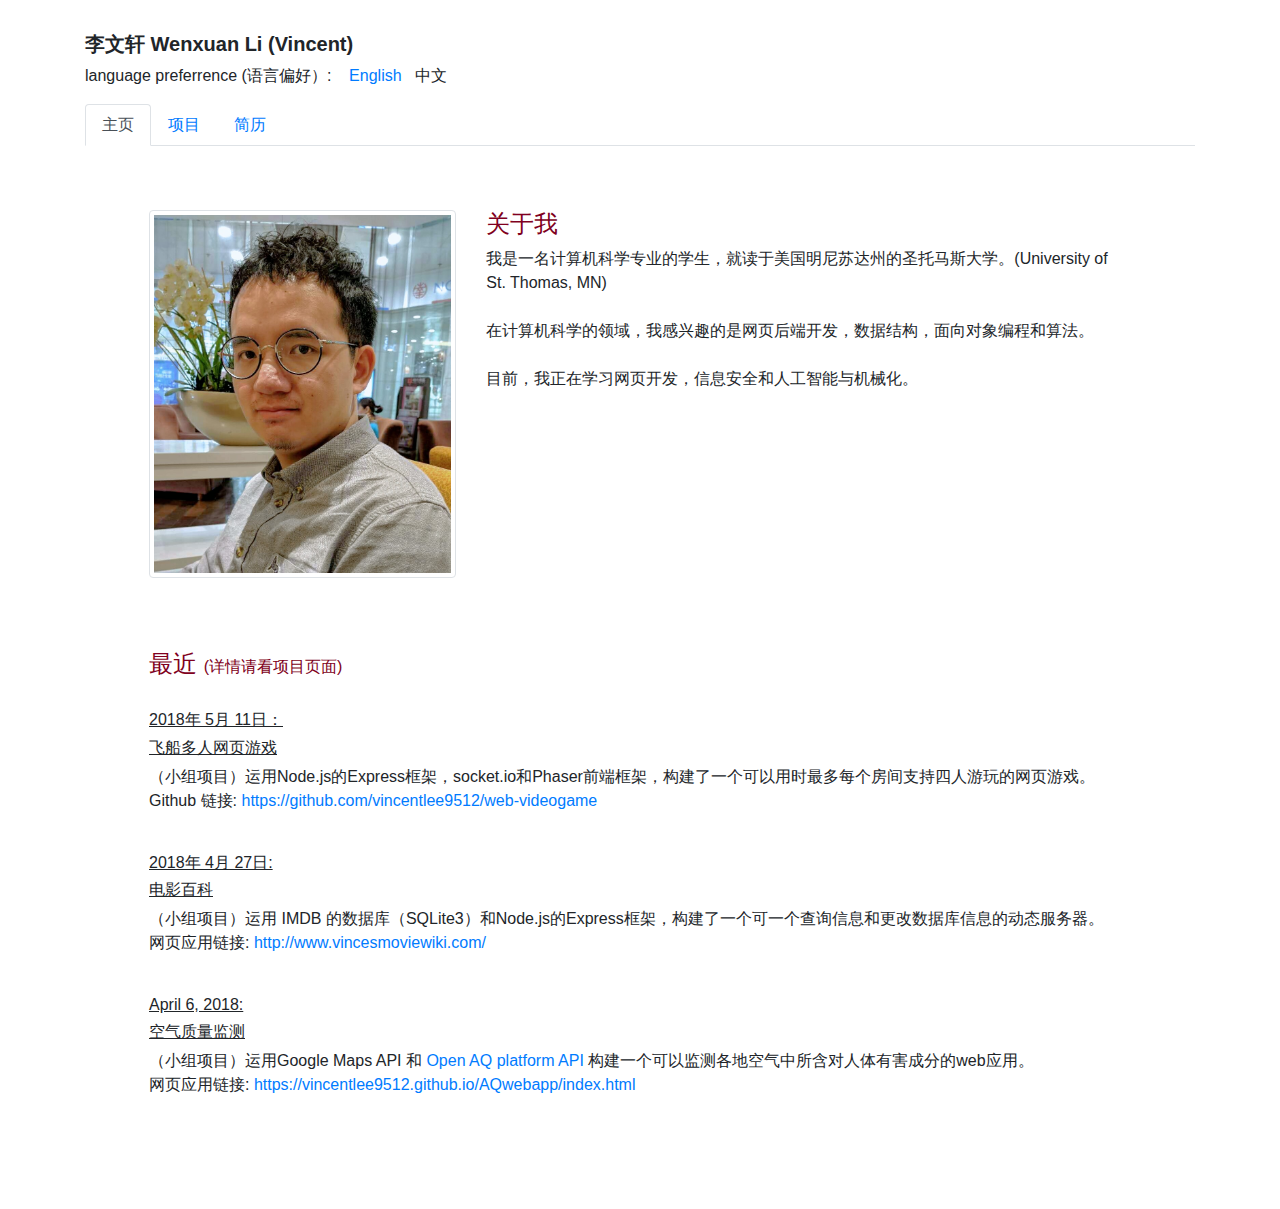
==== index.html @ f76f45fe "initial commit" ====
<!DOCTYPE html>
<html lang="zh">
<head>
  <meta charset="UTF-8">
  <meta name="viewport" content="width=device-width, initial-scale=1.0">
  <meta http-equiv="X-UA-Compatible" content="ie=edge">
  <title>Vincent Li</title>

  <link href="css/bootstrap.min.css" type="text/css" rel="stylesheet">
  <link href="css/style.css" type="text/css" rel="stylesheet">
</head>
<body >
  <div class="container">
    <div id="lang_preference">
      <h5 style="font-weight: bold">李文轩 Wenxuan Li (Vincent)</h5>
      <p>language preferrence (语言偏好）: &nbsp;&nbsp;
        <span id="eng_site"><a href="index_en.html">English</a>&nbsp;&nbsp;</span>
        <span id="cn_site">中文</span>
      </p>
    </div>
    <div id="nav">
      <ul class="nav nav-tabs">
        <li class="nav-item">
          <a class="nav-link active" href="index.html">主页</a>
        </li>
        <li class="nav-item">
          <a class="nav-link" href="project.html">项目</a>
        </li>
        <li class="nav-item">
          <a class="nav-link" href="resume.html">简历</a>
        </li>
      </ul>
    </div>

    <div id="content">
      <div class="row">
        <div class="col-4">
          <img class="img-thumbnail" src="img/vincent.jpg">
        </div>  
        <div class="col-8">
          <h4 class="dark_red">关于我</h4>
          <p>
            我是一名计算机科学专业的学生，就读于美国明尼苏达州的圣托马斯大学。(University of St. Thomas, MN)<br/><br/>
            在计算机科学的领域，我感兴趣的是网页后端开发，数据结构，面向对象编程和算法。 <br/><br/>
            目前，我正在学习网页开发，信息安全和人工智能与机械化。
          </p>
        </div>
      </div>

      <br/><br/><br/>

      <div>
        <h4 class="dark_red">最近
          <span style="font-size: 1rem">
            (详情请看项目页面)
          </span>
        </h4>
        <br/>

        <h6>2018年 5月 11日：</h6>
        <h6>飞船多人网页游戏</h6>
        <p>
            （小组项目）运用Node.js的Express框架，socket.io和Phaser前端框架，构建了一个可以用时最多每个房间支持四人游玩的网页游戏。
          <br/>
          Github 链接:
          <a href="https://github.com/vincentlee9512/web-videogame" target="_blank" > https://github.com/vincentlee9512/web-videogame</a>
        </p>

        <br/>

        <h6>2018年 4月 27日: </h6>
        <h6>电影百科</h6>
        <p>
            （小组项目）运用 IMDB 的数据库（SQLite3）和Node.js的Express框架，构建了一个可一个查询信息和更改数据库信息的动态服务器。
          <br/>
          网页应用链接: <a href="http://www.vincesmoviewiki.com/" target="_blank">http://www.vincesmoviewiki.com/</a>
        </p>

        <br/>
        <h6>April 6, 2018: </h6>
        <h6>空气质量监测</h6>
        <p>
            （小组项目）运用Google Maps API 和<a href="https://docs.openaq.org" targer="_blank"> Open AQ platform API</a> 构建一个可以监测各地空气中所含对人体有害成分的web应用。
          <br/>
          网页应用链接: <a href="https://vincentlee9512.github.io/AQwebapp/index.html" target="_blank">https://vincentlee9512.github.io/AQwebapp/index.html</a>
        </p>
        
      </div>
    </div>
  </div>
  <script src="js/popper.min.js"></script>
  <script src="js/jquery.min.js"></script>
  <script src="js/bootstrap.bundle.min.js"></script>
  <script src="js/script.js"></script>

</body>
</html>
---- css/style.css ----
html{
  margin: 2rem;
}

#content{
  padding: 4rem;
}

h6{
  text-decoration: underline;
}

.dark_red{
  color: #800020;
}
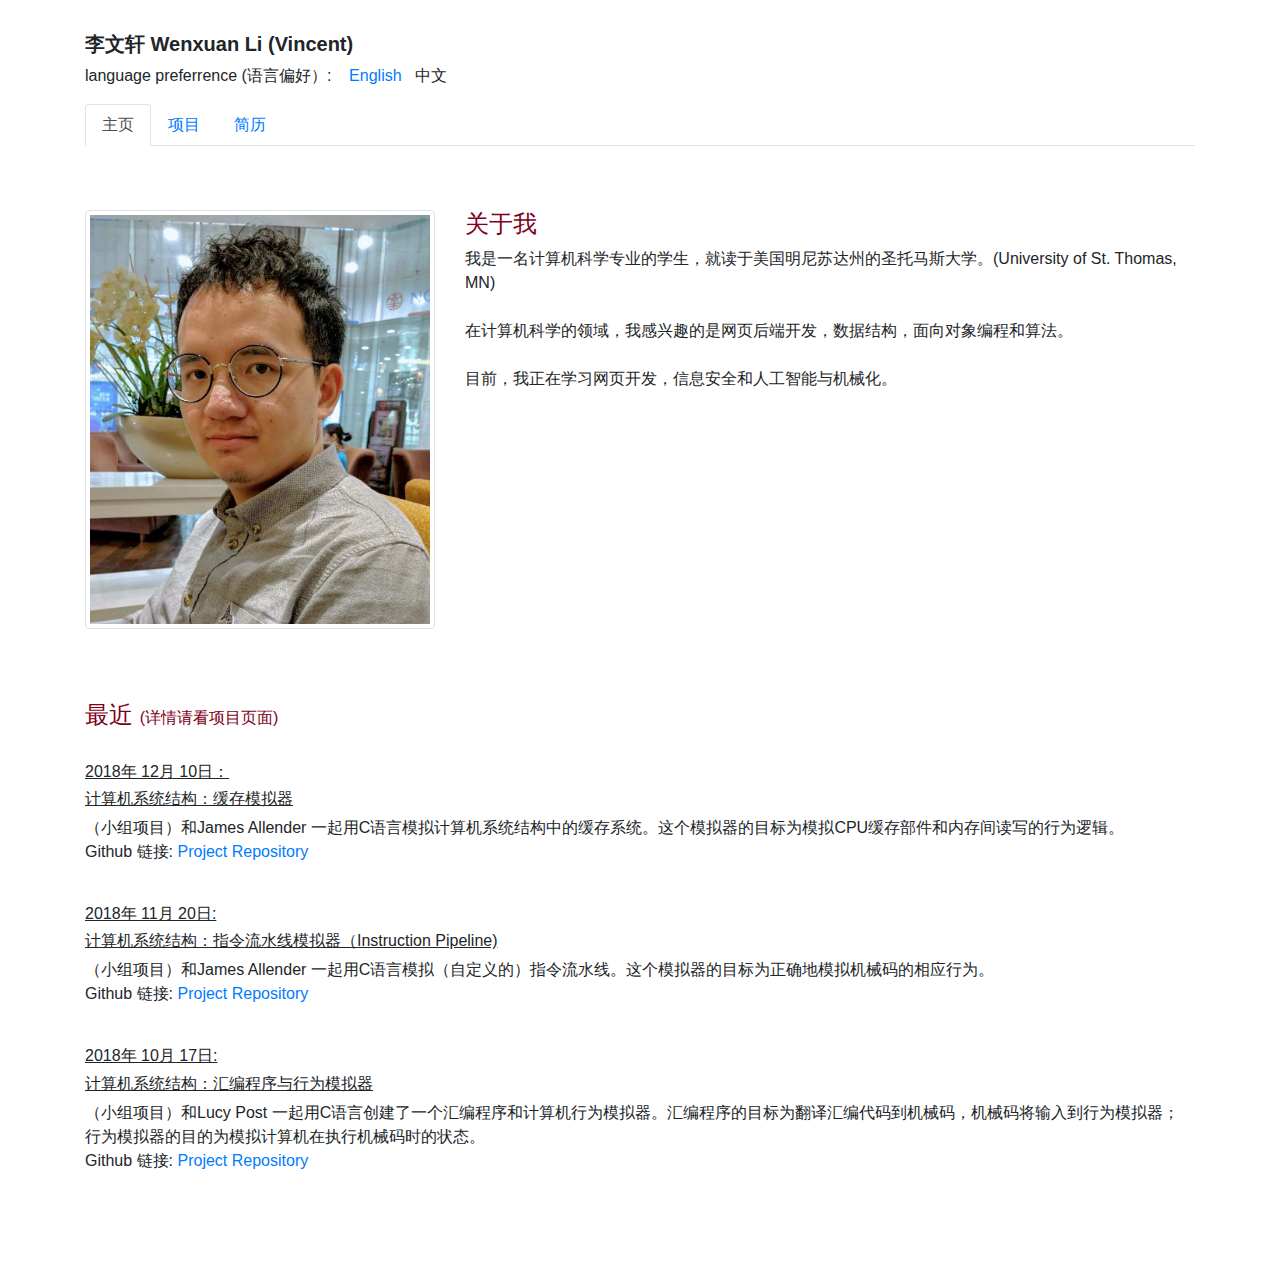
==== commit 544777ac: "update projects for fall 2018" ====
--- a/index.html
+++ b/index.html
@@ -57,32 +57,34 @@
         </h4>
         <br/>
 
-        <h6>2018年 5月 11日：</h6>
-        <h6>飞船多人网页游戏</h6>
+        <h6>2018年 12月 10日：</h6>
+        <h6>计算机系统结构：缓存模拟器</h6>
         <p>
-            （小组项目）运用Node.js的Express框架，socket.io和Phaser前端框架，构建了一个可以用时最多每个房间支持四人游玩的网页游戏。
+            （小组项目）和James Allender 一起用C语言模拟计算机系统结构中的缓存系统。这个模拟器的目标为模拟CPU缓存部件和内存间读写的行为逻辑。
           <br/>
           Github 链接:
-          <a href="https://github.com/vincentlee9512/web-videogame" target="_blank" > https://github.com/vincentlee9512/web-videogame</a>
+          <a href="https://github.com/jamesallender/cisc340_project4" target="_blank ">Project Repository</a>
         </p>
 
         <br/>
 
-        <h6>2018年 4月 27日: </h6>
-        <h6>电影百科</h6>
+        <h6>2018年 11月 20日: </h6>
+        <h6>计算机系统结构：指令流水线模拟器（Instruction Pipeline)</h6>
         <p>
-            （小组项目）运用 IMDB 的数据库（SQLite3）和Node.js的Express框架，构建了一个可一个查询信息和更改数据库信息的动态服务器。
+            （小组项目）和James Allender 一起用C语言模拟（自定义的）指令流水线。这个模拟器的目标为正确地模拟机械码的相应行为。
           <br/>
-          网页应用链接: <a href="http://www.vincesmoviewiki.com/" target="_blank">http://www.vincesmoviewiki.com/</a>
+          Github 链接:
+          <a href="https://github.com/jamesallender/CISC340Project3" target="_blank ">Project Repository</a>
         </p>
 
         <br/>
-        <h6>April 6, 2018: </h6>
-        <h6>空气质量监测</h6>
+        <h6>2018年 10月 17日: </h6>
+        <h6>计算机系统结构：汇编程序与行为模拟器</h6>
         <p>
-            （小组项目）运用Google Maps API 和<a href="https://docs.openaq.org" targer="_blank"> Open AQ platform API</a> 构建一个可以监测各地空气中所含对人体有害成分的web应用。
+            （小组项目）和Lucy Post 一起用C语言创建了一个汇编程序和计算机行为模拟器。汇编程序的目标为翻译汇编代码到机械码，机械码将输入到行为模拟器；行为模拟器的目的为模拟计算机在执行机械码时的状态。
           <br/>
-          网页应用链接: <a href="https://vincentlee9512.github.io/AQwebapp/index.html" target="_blank">https://vincentlee9512.github.io/AQwebapp/index.html</a>
+          Github 链接:
+          <a href="https://github.com/vincentlee9512/CISC340-Project-1" target="_blank ">Project Repository</a>
         </p>
         
       </div>
--- a/css/style.css
+++ b/css/style.css
@@ -3,7 +3,8 @@
 }
 
 #content{
-  padding: 4rem;
+  padding-top: 4rem;
+  padding-bottom: 4rem;
 }
 
 h6{
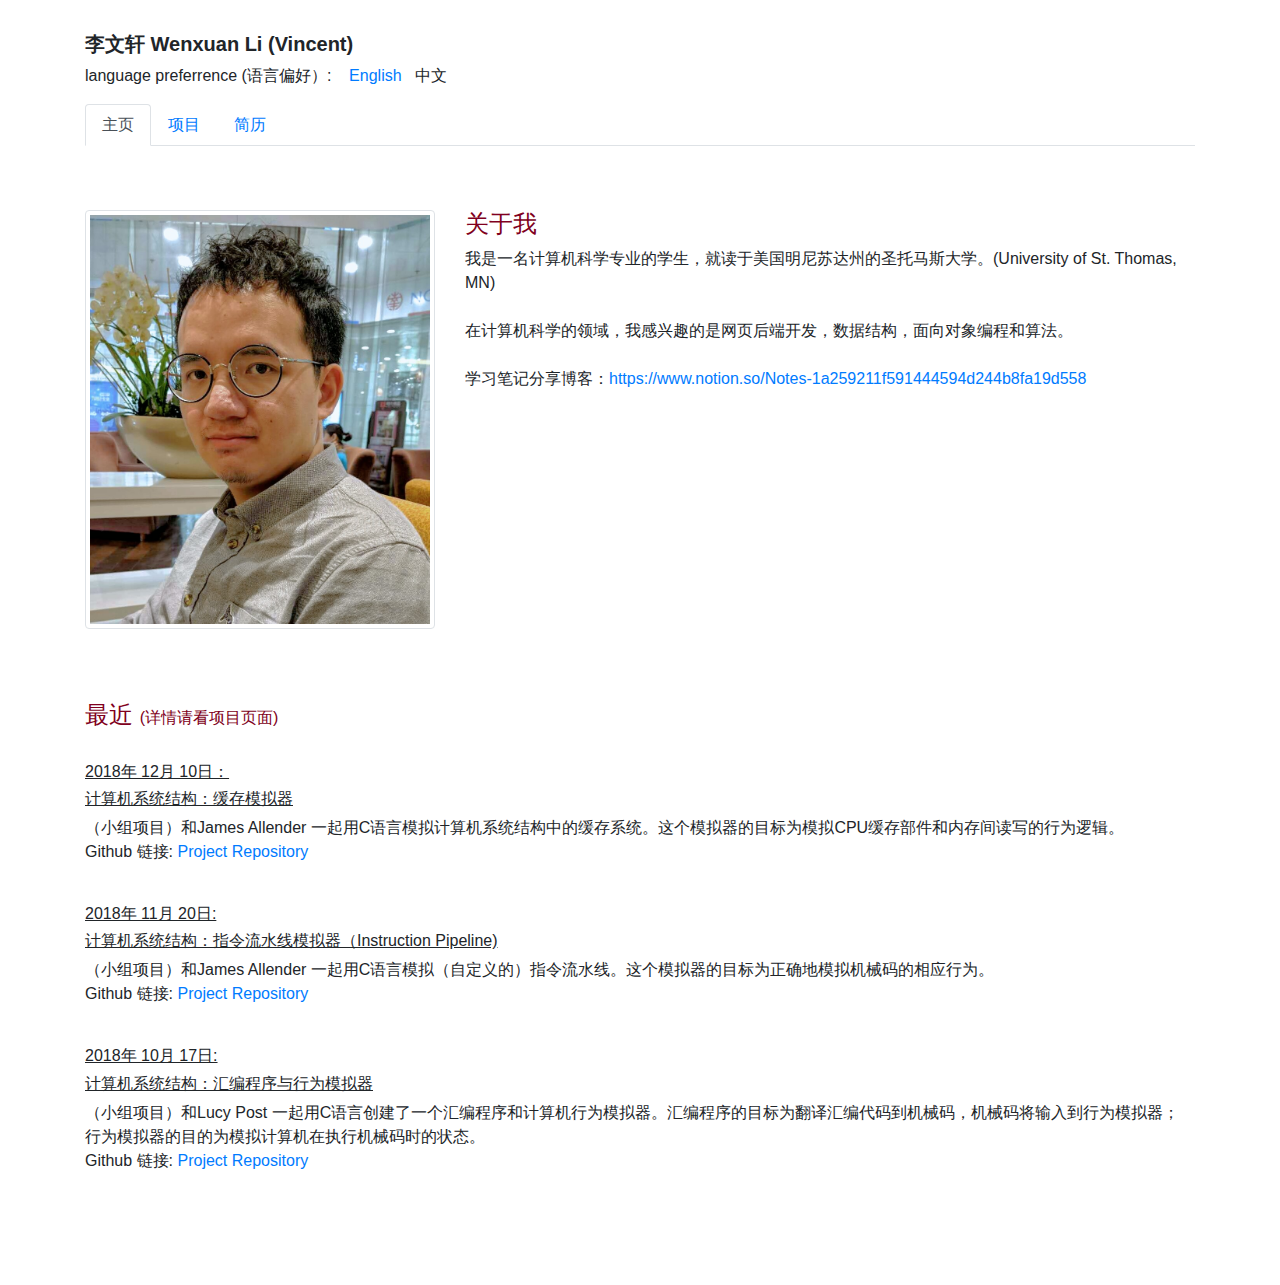
==== commit c64fdab6: "update the link to my blog." ====
--- a/index.html
+++ b/index.html
@@ -42,7 +42,7 @@
           <p>
             我是一名计算机科学专业的学生，就读于美国明尼苏达州的圣托马斯大学。(University of St. Thomas, MN)<br/><br/>
             在计算机科学的领域，我感兴趣的是网页后端开发，数据结构，面向对象编程和算法。 <br/><br/>
-            目前，我正在学习网页开发，信息安全和人工智能与机械化。
+            学习笔记分享博客：<a href="https://www.notion.so/Notes-1a259211f591444594d244b8fa19d558" target="_blank">https://www.notion.so/Notes-1a259211f591444594d244b8fa19d558</a>
           </p>
         </div>
       </div>
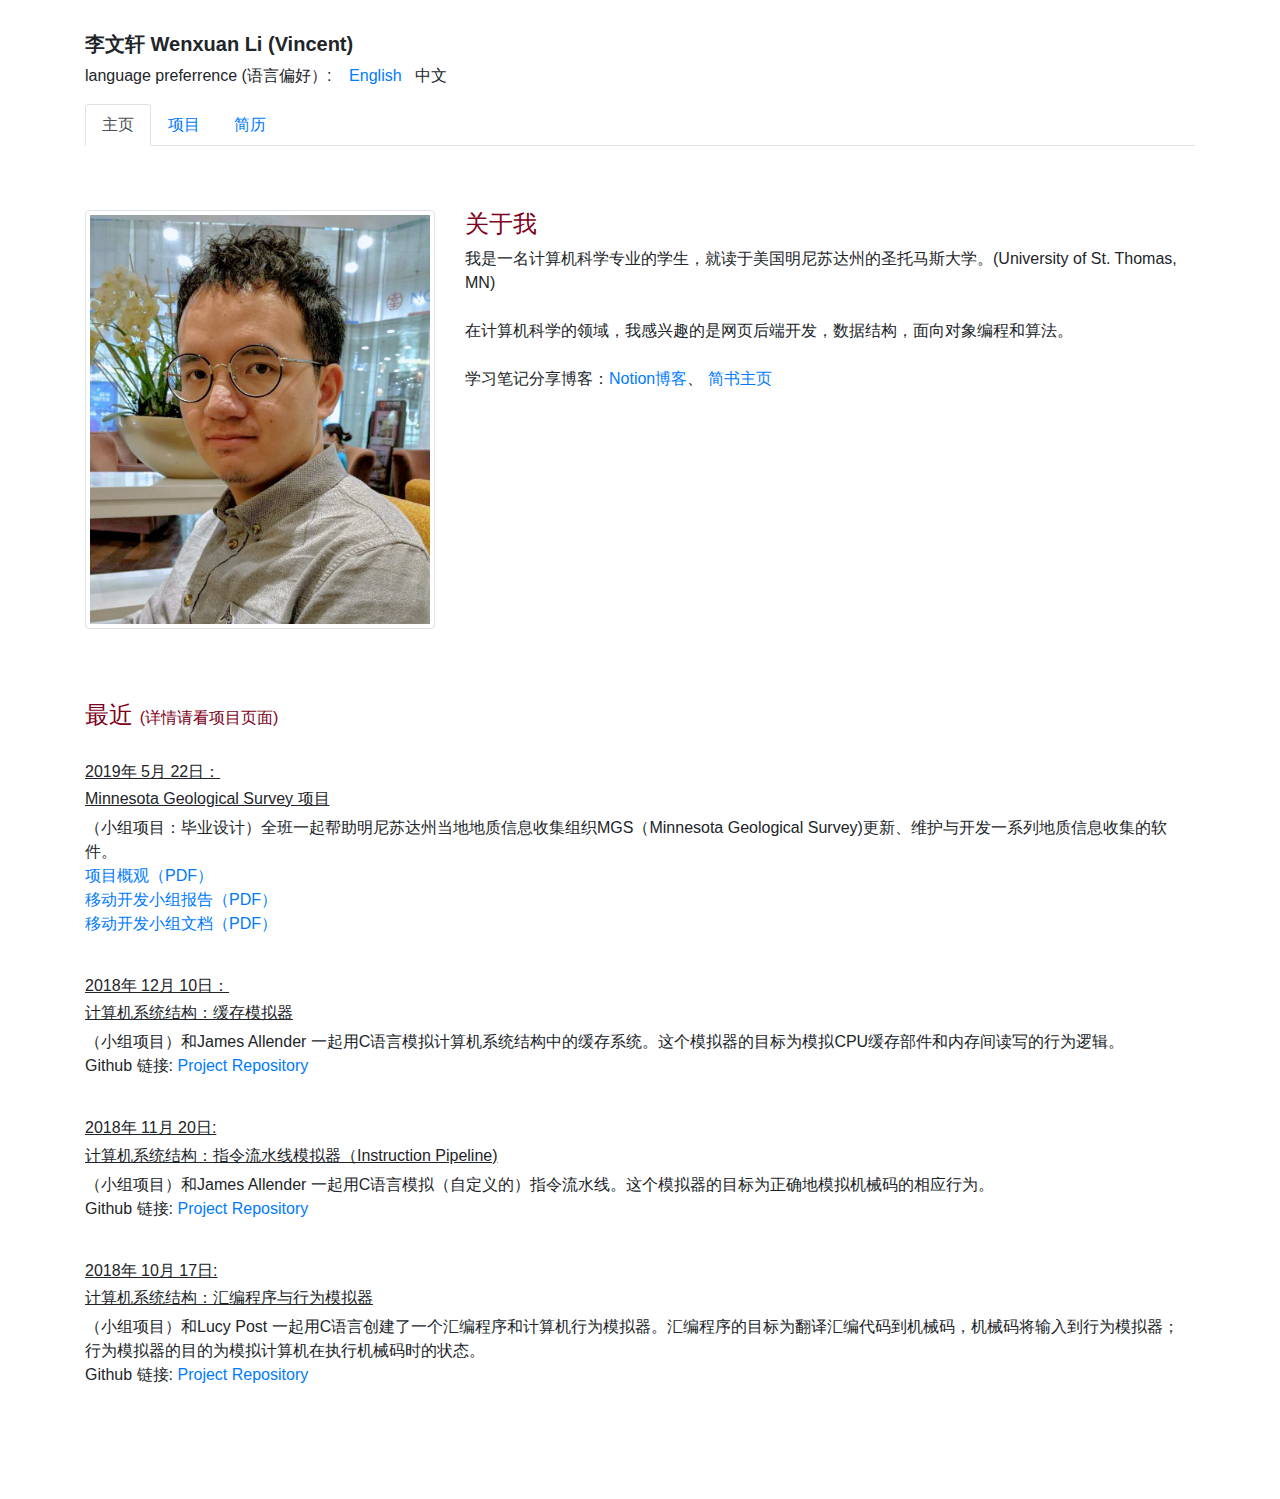
==== commit a27f3253: "update my experience till June 2019" ====
--- a/index.html
+++ b/index.html
@@ -42,7 +42,8 @@
           <p>
             我是一名计算机科学专业的学生，就读于美国明尼苏达州的圣托马斯大学。(University of St. Thomas, MN)<br/><br/>
             在计算机科学的领域，我感兴趣的是网页后端开发，数据结构，面向对象编程和算法。 <br/><br/>
-            学习笔记分享博客：<a href="https://www.notion.so/Notes-1a259211f591444594d244b8fa19d558" target="_blank">https://www.notion.so/Notes-1a259211f591444594d244b8fa19d558</a>
+            学习笔记分享博客：<a href="https://www.notion.so/Notes-1a259211f591444594d244b8fa19d558" target="_blank">Notion博客</a>、
+            <a href="https://www.jianshu.com/u/d19cdd20fb94" target="_blank"?>简书主页</a>
           </p>
         </div>
       </div>
@@ -55,6 +56,17 @@
             (详情请看项目页面)
           </span>
         </h4>
+        <br/>
+
+        <h6>2019年 5月 22日：</h6>
+        <h6>Minnesota Geological Survey 项目</h6>
+        <p>
+          （小组项目：毕业设计）全班一起帮助明尼苏达州当地地质信息收集组织MGS（Minnesota Geological Survey)更新、维护与开发一系列地质信息收集的软件。
+          <br/>
+          <a href="src/QDI_Class_Overview.pdf" target="_blank">项目概观（PDF）</a> <br/>
+          <a href="src/QDI_Mobile_Final_Report.pdf" target="_blank">移动开发小组报告（PDF）</a> <br/>
+          <a href="src/QDI_Mobile_Final_Documentation.pdf" target="_blank">移动开发小组文档（PDF）</a>
+        </p>
         <br/>
 
         <h6>2018年 12月 10日：</h6>
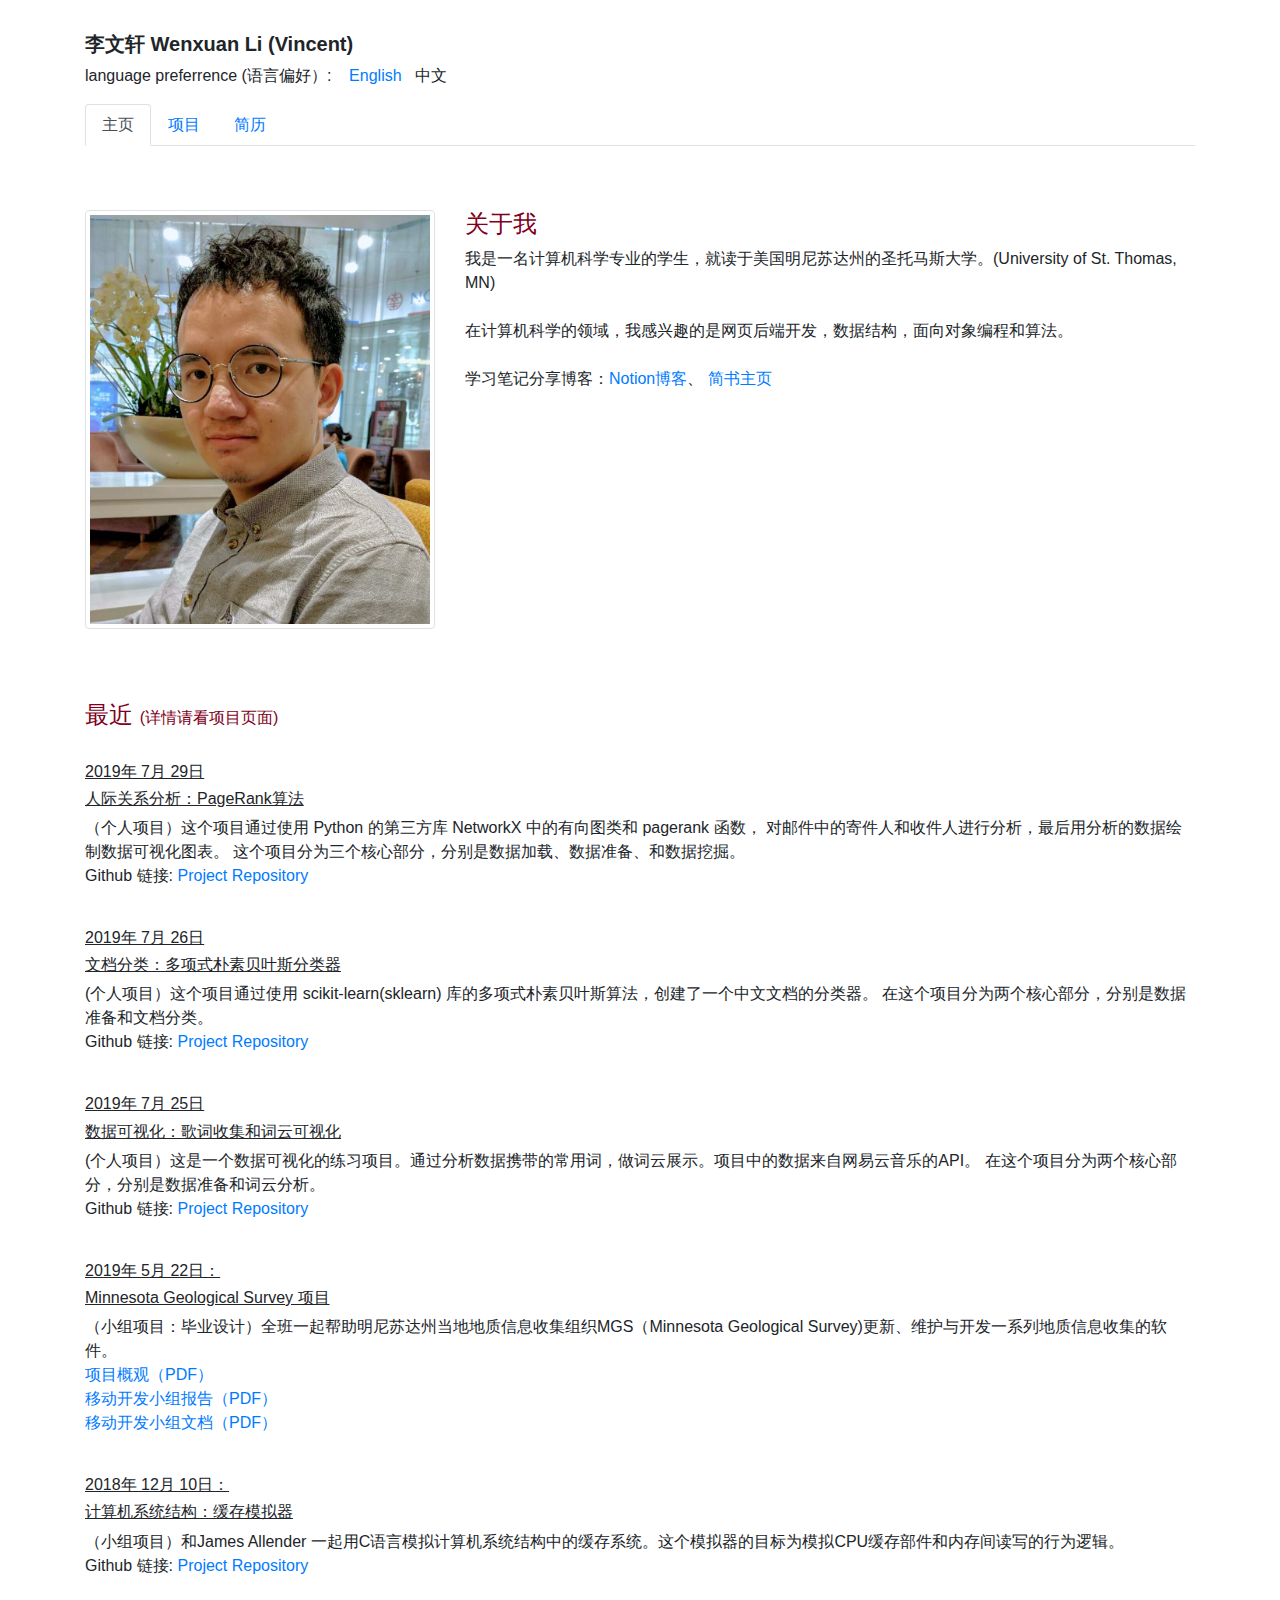
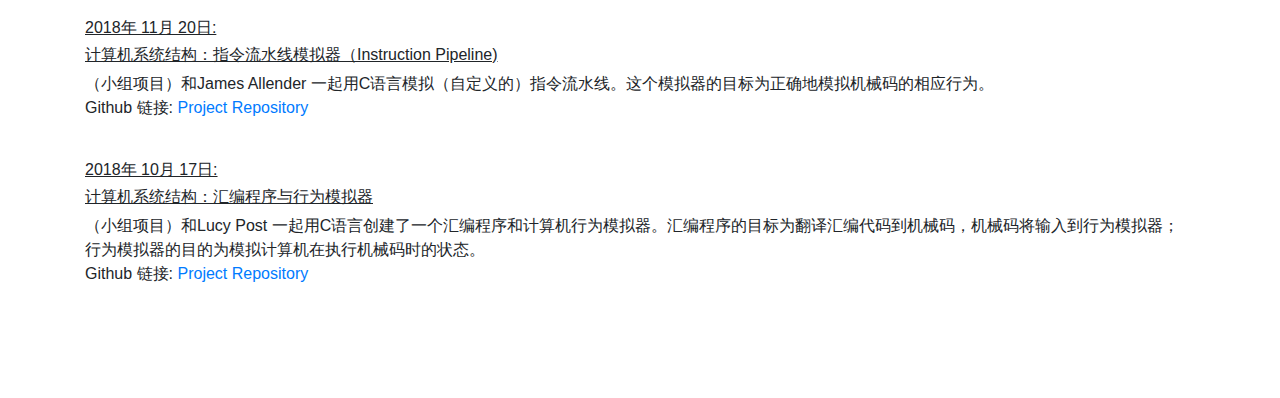
==== commit ea8aa14d: "update data science project." ====
--- a/index.html
+++ b/index.html
@@ -57,6 +57,39 @@
           </span>
         </h4>
         <br/>
+        <h6>2019年 7月 29日</h6>
+        <h6>人际关系分析：PageRank算法</h6>
+        <p>
+          （个人项目）这个项目通过使用 Python 的第三方库 NetworkX 中的有向图类和 pagerank 函数，
+          对邮件中的寄件人和收件人进行分析，最后用分析的数据绘制数据可视化图表。
+          这个项目分为三个核心部分，分别是数据加载、数据准备、和数据挖掘。
+          <br/>
+          Github 链接:
+          <a href="https://github.com/vincentlee9512/personal_relationship_in_email" target="_blank ">Project Repository</a>
+        </p>
+        <br/>
+
+        <h6>2019年 7月 26日</h6>
+        <h6>文档分类：多项式朴素贝叶斯分类器</h6>
+        <p>
+          (个人项目）这个项目通过使用 scikit-learn(sklearn) 库的多项式朴素贝叶斯算法，创建了一个中文文档的分类器。
+          在这个项目分为两个核心部分，分别是数据准备和文档分类。
+          <br/>
+          Github 链接:
+          <a href="https://github.com/vincentlee9512/docs_classifier" target="_blank ">Project Repository</a>
+        </p>
+        <br/>
+
+        <h6>2019年 7月 25日</h6>
+        <h6>数据可视化：歌词收集和词云可视化</h6>
+        <p>
+          (个人项目）这是一个数据可视化的练习项目。通过分析数据携带的常用词，做词云展示。项目中的数据来自网易云音乐的API。
+          在这个项目分为两个核心部分，分别是数据准备和词云分析。
+          <br/>
+          Github 链接:
+          <a href="https://github.com/vincentlee9512/lyrics_cloud" target="_blank ">Project Repository</a>
+        </p>
+        <br/>
 
         <h6>2019年 5月 22日：</h6>
         <h6>Minnesota Geological Survey 项目</h6>
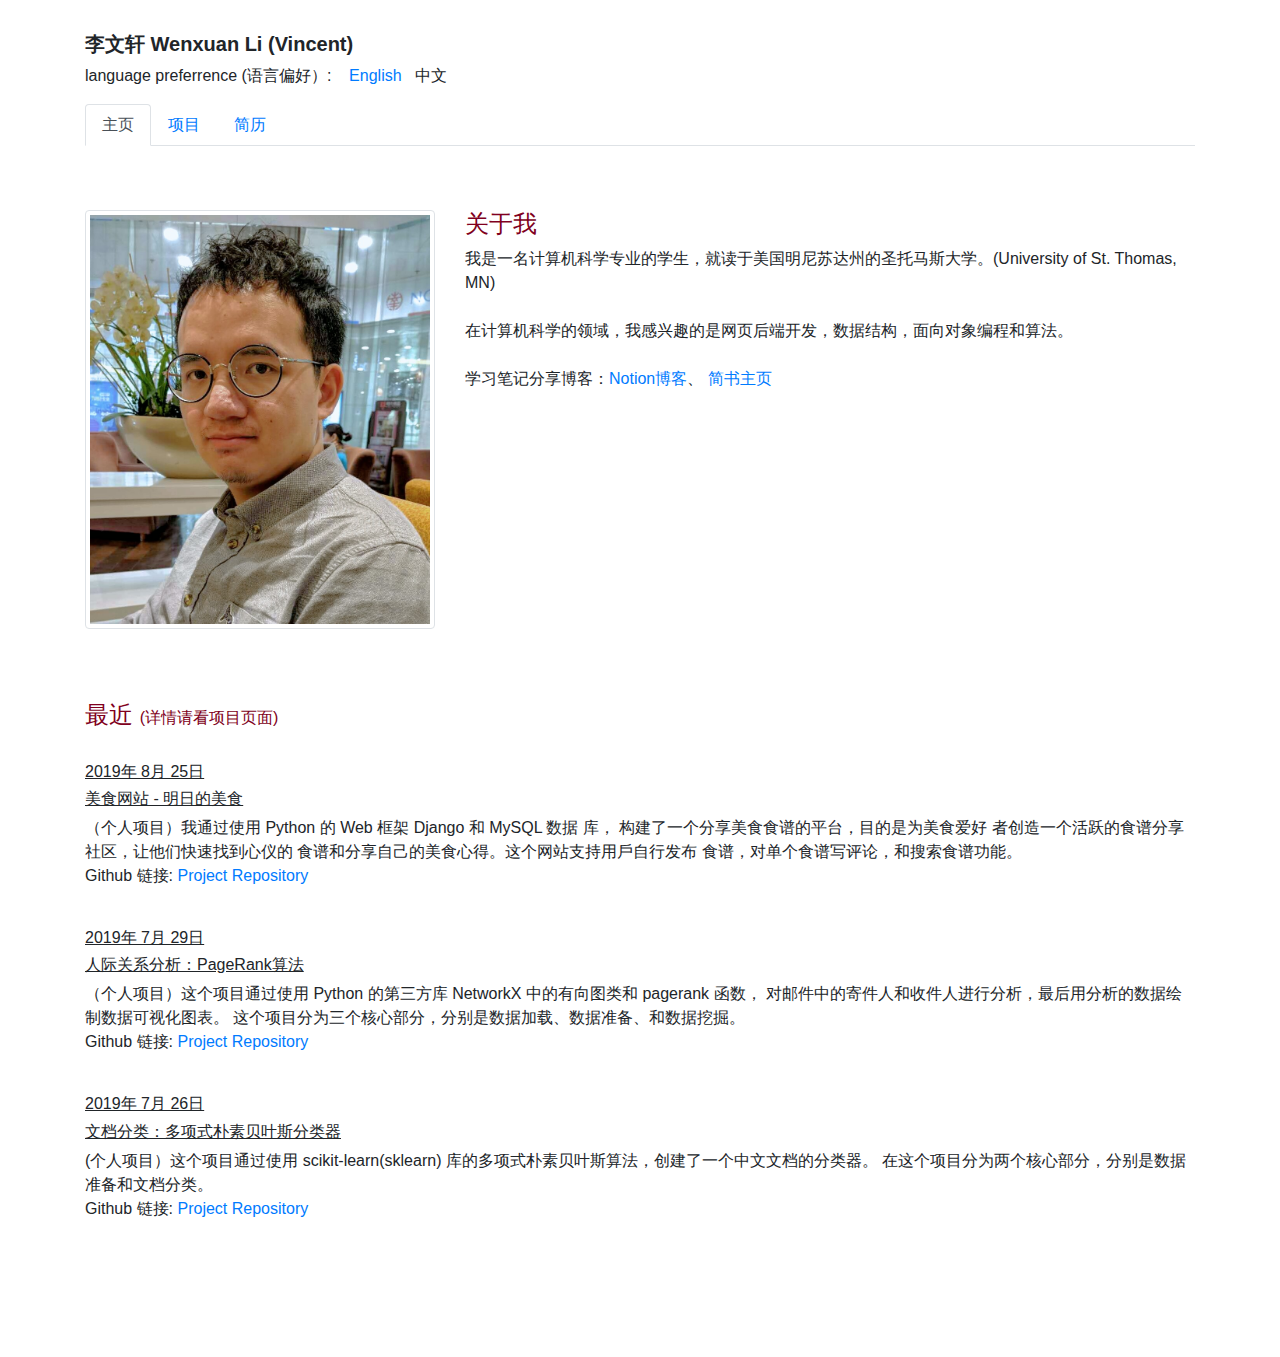
==== commit 1885fc6e: "更新美食网站介绍" ====
--- a/index.html
+++ b/index.html
@@ -57,6 +57,20 @@
           </span>
         </h4>
         <br/>
+
+        <h6>2019年 8月 25日</h6>
+        <h6>美⻝⽹站 - 明⽇的美⻝</h6>
+        <p>
+          （个人项目）我通过使⽤ Python 的 Web 框架 Django 和 MySQL 数据
+          库， 构建了⼀个分享美⻝⻝谱的平台，⽬的是为美⻝爱好
+          者创造⼀个活跃的⻝谱分享社区，让他们快速找到⼼仪的
+          ⻝谱和分享⾃⼰的美⻝⼼得。这个⽹站⽀持⽤⼾⾃⾏发布
+          ⻝谱，对单个⻝谱写评论，和搜索⻝谱功能。
+          <br/>
+          Github 链接: <a href="https://github.com/vincentlee9512/recipe_web" target="_blank ">Project Repository</a>
+        </p>
+        <br/>
+
         <h6>2019年 7月 29日</h6>
         <h6>人际关系分析：PageRank算法</h6>
         <p>
@@ -80,57 +94,7 @@
         </p>
         <br/>
 
-        <h6>2019年 7月 25日</h6>
-        <h6>数据可视化：歌词收集和词云可视化</h6>
-        <p>
-          (个人项目）这是一个数据可视化的练习项目。通过分析数据携带的常用词，做词云展示。项目中的数据来自网易云音乐的API。
-          在这个项目分为两个核心部分，分别是数据准备和词云分析。
-          <br/>
-          Github 链接:
-          <a href="https://github.com/vincentlee9512/lyrics_cloud" target="_blank ">Project Repository</a>
-        </p>
-        <br/>
 
-        <h6>2019年 5月 22日：</h6>
-        <h6>Minnesota Geological Survey 项目</h6>
-        <p>
-          （小组项目：毕业设计）全班一起帮助明尼苏达州当地地质信息收集组织MGS（Minnesota Geological Survey)更新、维护与开发一系列地质信息收集的软件。
-          <br/>
-          <a href="src/QDI_Class_Overview.pdf" target="_blank">项目概观（PDF）</a> <br/>
-          <a href="src/QDI_Mobile_Final_Report.pdf" target="_blank">移动开发小组报告（PDF）</a> <br/>
-          <a href="src/QDI_Mobile_Final_Documentation.pdf" target="_blank">移动开发小组文档（PDF）</a>
-        </p>
-        <br/>
-
-        <h6>2018年 12月 10日：</h6>
-        <h6>计算机系统结构：缓存模拟器</h6>
-        <p>
-            （小组项目）和James Allender 一起用C语言模拟计算机系统结构中的缓存系统。这个模拟器的目标为模拟CPU缓存部件和内存间读写的行为逻辑。
-          <br/>
-          Github 链接:
-          <a href="https://github.com/jamesallender/cisc340_project4" target="_blank ">Project Repository</a>
-        </p>
-
-        <br/>
-
-        <h6>2018年 11月 20日: </h6>
-        <h6>计算机系统结构：指令流水线模拟器（Instruction Pipeline)</h6>
-        <p>
-            （小组项目）和James Allender 一起用C语言模拟（自定义的）指令流水线。这个模拟器的目标为正确地模拟机械码的相应行为。
-          <br/>
-          Github 链接:
-          <a href="https://github.com/jamesallender/CISC340Project3" target="_blank ">Project Repository</a>
-        </p>
-
-        <br/>
-        <h6>2018年 10月 17日: </h6>
-        <h6>计算机系统结构：汇编程序与行为模拟器</h6>
-        <p>
-            （小组项目）和Lucy Post 一起用C语言创建了一个汇编程序和计算机行为模拟器。汇编程序的目标为翻译汇编代码到机械码，机械码将输入到行为模拟器；行为模拟器的目的为模拟计算机在执行机械码时的状态。
-          <br/>
-          Github 链接:
-          <a href="https://github.com/vincentlee9512/CISC340-Project-1" target="_blank ">Project Repository</a>
-        </p>
         
       </div>
     </div>
